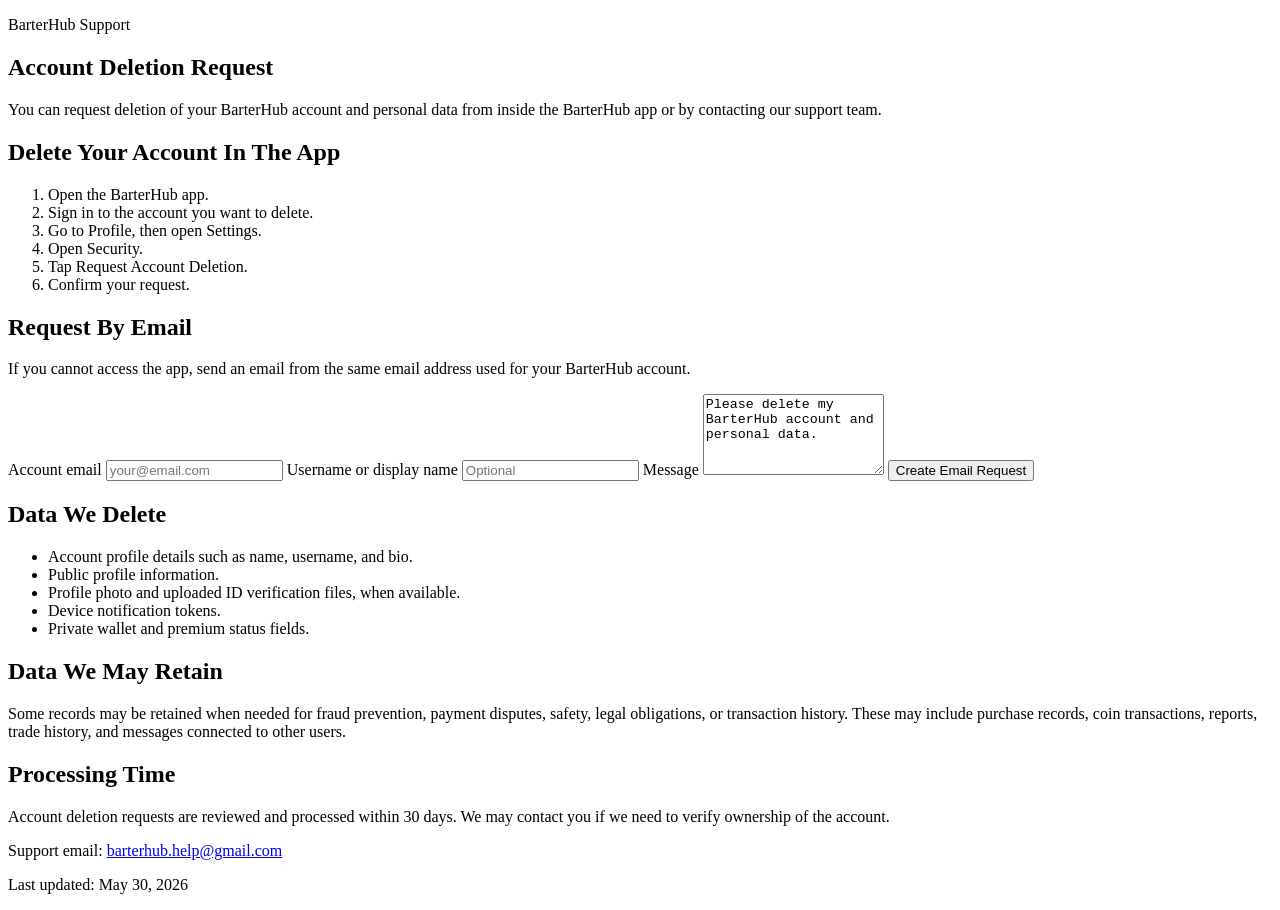
==== index.html @ 3dcdf387 "Add BarterHub account deletion page" ====
<!DOCTYPE html>
<html lang="en">
<head>
  <meta charset="UTF-8">
  <meta name="viewport" content="width=device-width, initial-scale=1.0">
  <meta
    name="description"
    content="Request deletion of your BarterHub account and personal data."
  >
  <title>BarterHub Account Deletion</title>
  <link rel="stylesheet" href="styles.css">
</head>
<body>
  <main class="page">
    <section class="hero">
      <p class="eyebrow">BarterHub Support</p>
      <h1>Account Deletion Request</h1>
      <p class="lead">
        You can request deletion of your BarterHub account and personal data
        from inside the BarterHub app or by contacting our support team.
      </p>
    </section>

    <section class="panel">
      <h2>Delete Your Account In The App</h2>
      <ol class="steps">
        <li>Open the BarterHub app.</li>
        <li>Sign in to the account you want to delete.</li>
        <li>Go to Profile, then open Settings.</li>
        <li>Open Security.</li>
        <li>Tap Request Account Deletion.</li>
        <li>Confirm your request.</li>
      </ol>
    </section>

    <section class="panel">
      <h2>Request By Email</h2>
      <p>
        If you cannot access the app, send an email from the same email address
        used for your BarterHub account.
      </p>

      <form id="deleteForm" class="form">
        <label for="email">Account email</label>
        <input
          id="email"
          name="email"
          type="email"
          placeholder="your@email.com"
          autocomplete="email"
          required
        >

        <label for="username">Username or display name</label>
        <input
          id="username"
          name="username"
          type="text"
          placeholder="Optional"
          autocomplete="name"
        >

        <label for="reason">Message</label>
        <textarea
          id="reason"
          name="reason"
          rows="5"
        >Please delete my BarterHub account and personal data.</textarea>

        <button type="submit">Create Email Request</button>
      </form>

      <p id="formStatus" class="status" aria-live="polite"></p>
    </section>

    <section class="panel">
      <h2>Data We Delete</h2>
      <ul>
        <li>Account profile details such as name, username, and bio.</li>
        <li>Public profile information.</li>
        <li>Profile photo and uploaded ID verification files, when available.</li>
        <li>Device notification tokens.</li>
        <li>Private wallet and premium status fields.</li>
      </ul>
    </section>

    <section class="panel">
      <h2>Data We May Retain</h2>
      <p>
        Some records may be retained when needed for fraud prevention, payment
        disputes, safety, legal obligations, or transaction history. These may
        include purchase records, coin transactions, reports, trade history,
        and messages connected to other users.
      </p>
    </section>

    <section class="panel">
      <h2>Processing Time</h2>
      <p>
        Account deletion requests are reviewed and processed within 30 days.
        We may contact you if we need to verify ownership of the account.
      </p>
    </section>

    <footer class="footer">
      <p>
        Support email:
        <a id="supportEmail" href="mailto:barterhub.help@gmail.com">
          barterhub.help@gmail.com
        </a>
      </p>
      <p>Last updated: May 30, 2026</p>
    </footer>
  </main>

  <script src="script.js"></script>
</body>
</html>
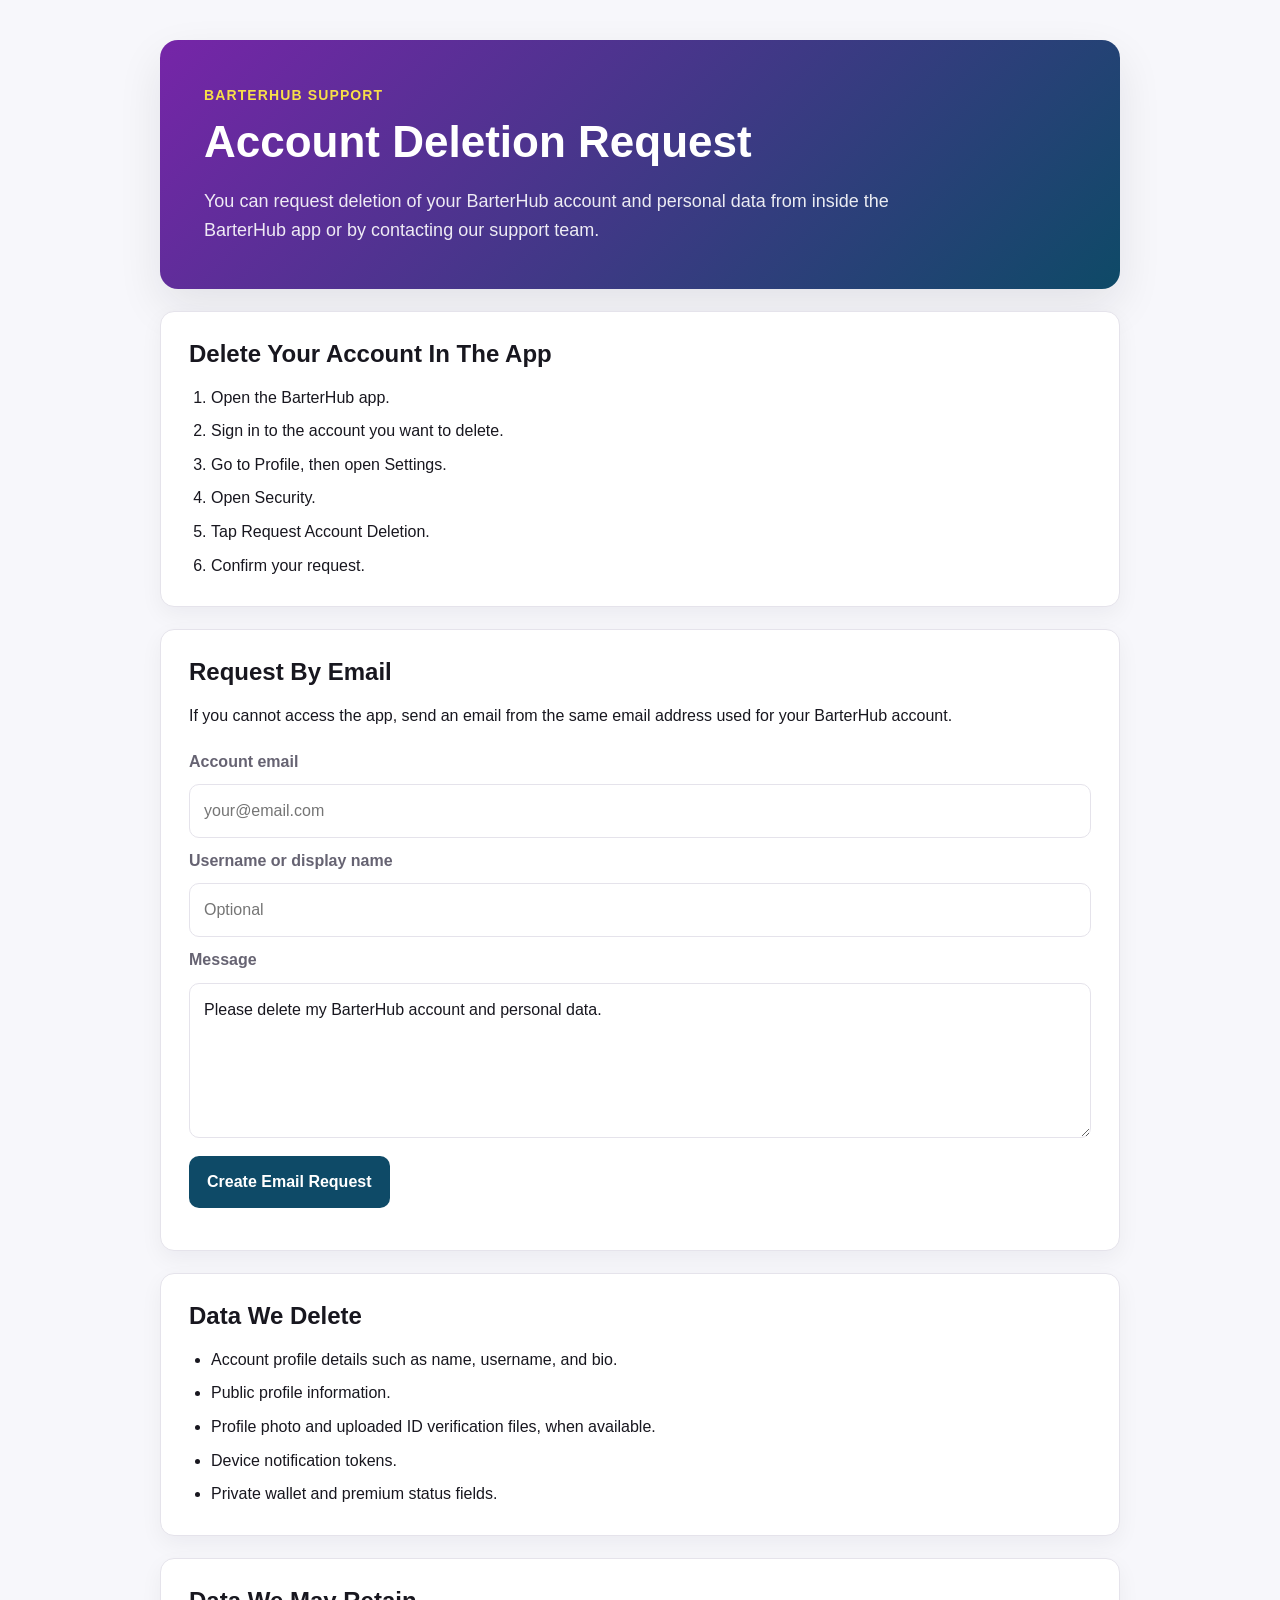
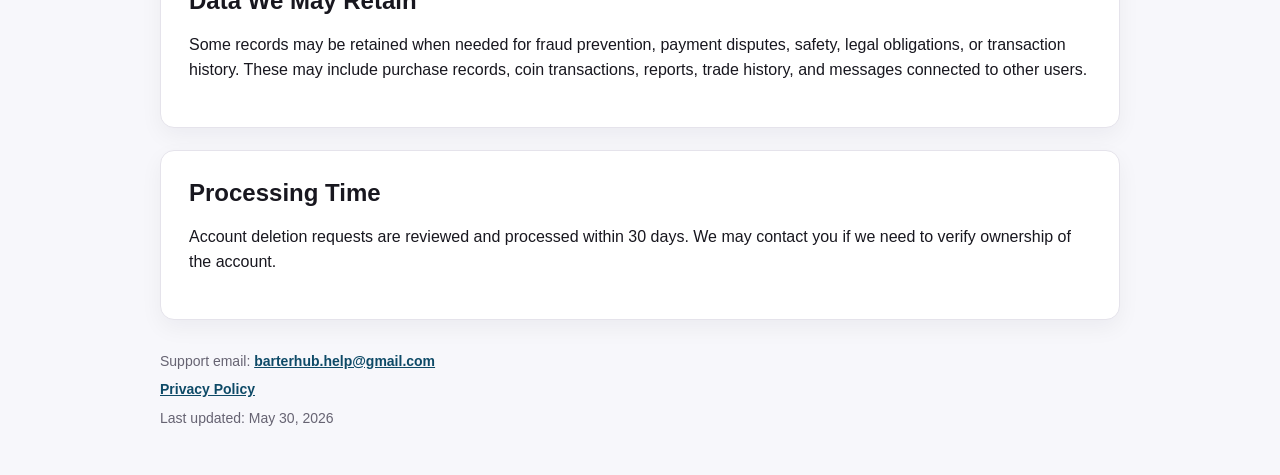
==== commit 1e704f76: "Fix GitHub Pages privacy policy content" ====
--- a/index.html
+++ b/index.html
@@ -109,6 +109,9 @@
           barterhub.help@gmail.com
         </a>
       </p>
+      <p>
+        <a href="privacy-policy.html">Privacy Policy</a>
+      </p>
       <p>Last updated: May 30, 2026</p>
     </footer>
   </main>
--- a/styles.css
+++ b/styles.css
@@ -0,0 +1,183 @@
+:root {
+  color-scheme: light;
+  --bg: #f7f7fb;
+  --surface: #ffffff;
+  --ink: #18171f;
+  --muted: #666372;
+  --line: #e5e3eb;
+  --primary: #0e4a67;
+  --accent: #54cfc5;
+  --danger: #b42318;
+  --shadow: 0 18px 45px rgba(25, 24, 38, 0.09);
+}
+
+* {
+  box-sizing: border-box;
+}
+
+body {
+  margin: 0;
+  background: var(--bg);
+  color: var(--ink);
+  font-family: Arial, Helvetica, sans-serif;
+  line-height: 1.6;
+}
+
+a {
+  color: var(--primary);
+  font-weight: 700;
+}
+
+.page {
+  width: min(960px, calc(100% - 32px));
+  margin: 0 auto;
+  padding: 40px 0;
+}
+
+.hero {
+  background: linear-gradient(135deg, #7625a8, #0e4a67);
+  color: #ffffff;
+  border-radius: 18px;
+  padding: 44px;
+  box-shadow: var(--shadow);
+}
+
+.eyebrow {
+  margin: 0 0 10px;
+  color: #f8df48;
+  font-size: 14px;
+  font-weight: 700;
+  letter-spacing: 0.08em;
+  text-transform: uppercase;
+}
+
+h1,
+h2 {
+  line-height: 1.2;
+}
+
+h1 {
+  max-width: 760px;
+  margin: 0;
+  font-size: 44px;
+}
+
+h2 {
+  margin: 0 0 16px;
+  font-size: 24px;
+}
+
+.lead {
+  max-width: 720px;
+  margin: 18px 0 0;
+  color: rgba(255, 255, 255, 0.9);
+  font-size: 18px;
+}
+
+.panel {
+  margin-top: 22px;
+  background: var(--surface);
+  border: 1px solid var(--line);
+  border-radius: 14px;
+  padding: 28px;
+  box-shadow: 0 8px 22px rgba(25, 24, 38, 0.05);
+}
+
+.steps,
+ul {
+  margin: 0;
+  padding-left: 22px;
+}
+
+li + li {
+  margin-top: 8px;
+}
+
+.form {
+  display: grid;
+  gap: 10px;
+  margin-top: 20px;
+}
+
+label {
+  color: var(--muted);
+  font-weight: 700;
+}
+
+input,
+textarea {
+  width: 100%;
+  border: 1px solid var(--line);
+  border-radius: 10px;
+  padding: 13px 14px;
+  color: var(--ink);
+  font: inherit;
+}
+
+input:focus,
+textarea:focus {
+  border-color: var(--accent);
+  outline: 3px solid rgba(84, 207, 197, 0.25);
+}
+
+button {
+  width: fit-content;
+  margin-top: 8px;
+  border: 0;
+  border-radius: 10px;
+  background: var(--primary);
+  color: #ffffff;
+  cursor: pointer;
+  font: inherit;
+  font-weight: 700;
+  padding: 13px 18px;
+}
+
+button:hover {
+  background: #12384d;
+}
+
+.status {
+  margin: 14px 0 0;
+  color: var(--danger);
+  font-weight: 700;
+}
+
+.footer {
+  padding: 24px 0 0;
+  color: var(--muted);
+  font-size: 14px;
+}
+
+.footer p {
+  margin: 6px 0;
+}
+
+@media (max-width: 640px) {
+  .page {
+    width: min(100% - 24px, 960px);
+    padding: 18px 0;
+  }
+
+  .hero,
+  .panel {
+    border-radius: 12px;
+    padding: 22px;
+  }
+
+  h1 {
+    font-size: 32px;
+  }
+
+  h2 {
+    font-size: 21px;
+  }
+
+  .lead {
+    font-size: 16px;
+  }
+
+  button {
+    width: 100%;
+  }
+}
